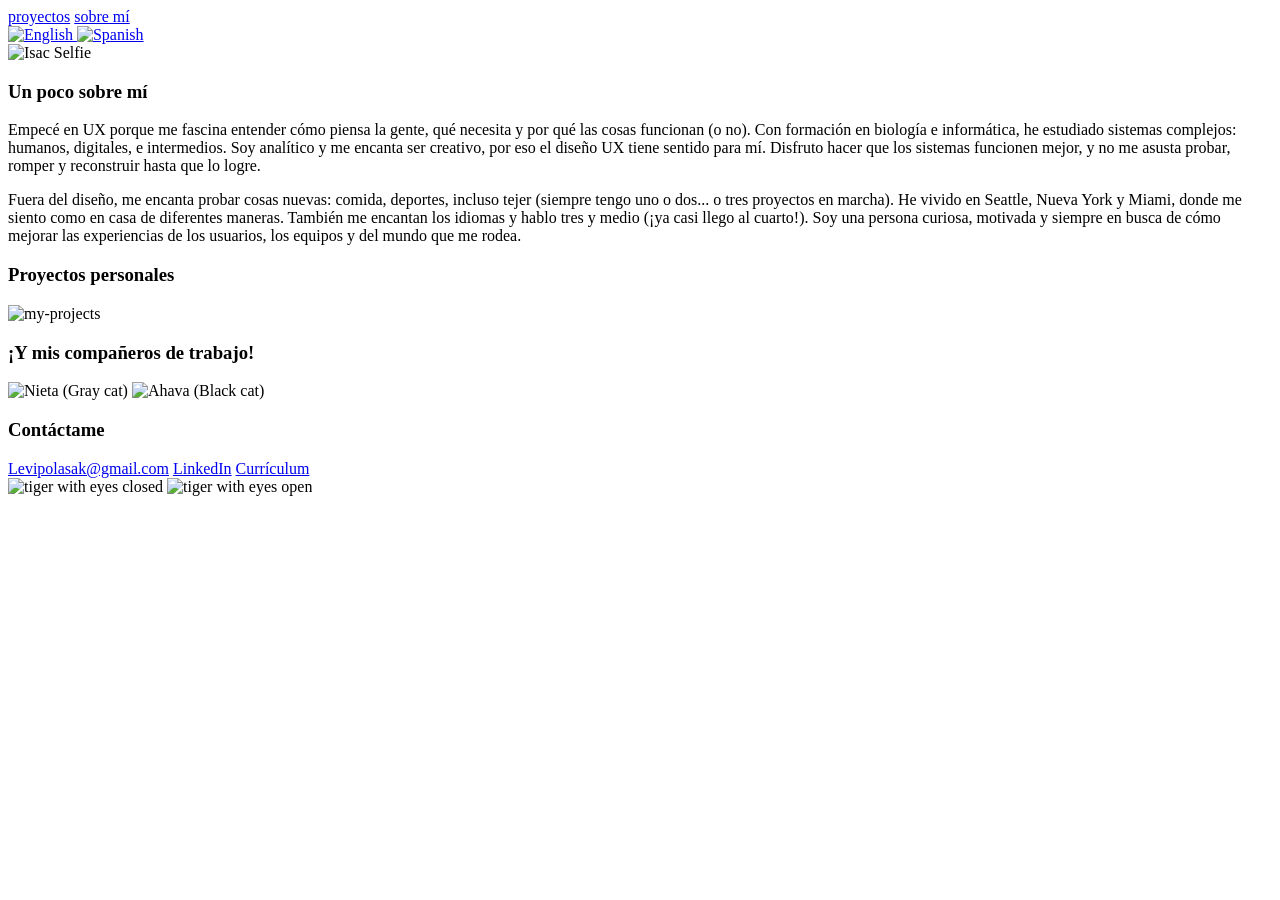
==== es/sobre.html @ 4d834533 "shorten some paragraphs" ====
<!DOCTYPE html>
<html lang="en">
<head>
    <meta charset='UTF-8'>
    <meta name="robots" content="noindex,nofollow,noarchive">
    <meta name="googlebot" content="noindex,nofollow,noarchive">
    <meta name="bingbot" content="noindex,nofollow,noarchive">
    <meta name="baiduspider" content="noindex,nofollow,noarchive">
    <meta name="yandex" content="noindex,nofollow,noarchive">
    <meta http-equiv='X-UA-Compatible' content='IE=edge'>
    <meta name='viewport' content='width=device-width, initial-scale=1'>
    <meta name="viewport" content="width=device-width, initial-scale=1.0">
    <title>Isac Polasak | Sobre Mí</title>
    <link rel="icon" href="../photos/bird.png" type="image/png">
    <link rel='stylesheet' type='text/css' media='screen' href='../reset.css'>
    <link rel='stylesheet' type='text/css' media='screen' href='../about.css'>
    <link href="https://fonts.googleapis.com/css2?family=Libre+Baskerville:ital,wght@0,400;0,700;1,400&display=swap" rel="stylesheet" />
    <link href="https://fonts.googleapis.com/css2?family=Manrope:wght@100;200;300;400;500;600;700;800;900&display=swap" rel="stylesheet" />
    <script src='script.js'></script>
</head>
    <body>
        <main>
            <header>
                <div id="upper-header">
                    <div id="header-left-side">
                        <a href="./indice.html" id="logo-link"></a>
                    </div>
                    <div id="header-right-side">
                        <a href="./indice.html#section-two">proyectos</a>
                        <a href="./sobre.html">sobre mí</a>
                    </div>
                </div>
                <div id="lower-header">
                    <a href="../about.html"> <img src="../photos/english.png" alt="English" id="english"> </a>
                    <a href="sobre.html"> <img src="../photos/spanish.png" alt="Spanish" id="spanish"></a>
                </div>
            </header>

             <div class="center-section">
                <section>
                    <div class="self-image">
                        <picture>
                            <source srcset="../photos/smallscreenself.jpeg" media="(max-width: 1000px)">
                            <img src="../photos/self.jpeg" alt="Isac Selfie" id="selfie">
                        </picture>
                    </div>
                    <div class="self-description">
                        <h3>Un poco sobre mí</h3>
                        <p id="paragraph-one">Empecé en UX porque me fascina entender cómo piensa la gente, qué necesita y por qué las cosas funcionan (o no). Con formación en biología e informática, he estudiado sistemas complejos: humanos, digitales, e intermedios. Soy analítico y me encanta ser creativo, por eso el diseño UX tiene sentido para mí. Disfruto hacer que los sistemas funcionen mejor, y no me asusta probar, romper y reconstruir hasta que lo logre.</p>
                        <p>Fuera del diseño, me encanta probar cosas nuevas: comida, deportes, incluso tejer (siempre tengo uno o dos... o tres proyectos en marcha). He vivido en Seattle, Nueva York y Miami, donde me siento como en casa de diferentes maneras. También me encantan los idiomas y hablo tres y medio (¡ya casi llego al cuarto!). Soy una persona curiosa, motivada y siempre en busca de cómo mejorar las experiencias de los usuarios, los equipos y del mundo que me rodea.</p>
                    </div>
                    <div id="my-projects">
                        <h3>Proyectos personales</h3>
                        <img src="../photos/projects-carousel.jpeg" alt="my-projects" id="project-carousel">
                    </div>
                    <div class="cat-pic-desc">
                        <h3>¡Y mis compañeros de trabajo!</h3>
                        <div id="cat-pics">
                            <img src="../photos/nieta.png" alt="Nieta (Gray cat)" id="nieta">
                            <img src="../photos/ahava.png" alt="Ahava (Black cat)" id="ahava">
                        </div>
                    </div>
                </section>
            </div>

        </main>
        <footer>
            <div id="footer-left-side">
                    <h3>Contáctame</h3>
                    <a href="mailto:Levipolasak@gmail.com" class="email-link">Levipolasak@gmail.com</a>
                    <a href="https://www.linkedin.com/in/polasak/" target="_blank" rel="noopener noreferrer">LinkedIn</a>
                    <a href="../isacpolasakresume.pdf" target="_blank" class="resume-button">Currículum</a>
                </div>
                <div id="footer-right-side">
                    <img src="../photos/tigerclosed.svg" alt="tiger with eyes closed" id="tiger-closed">
                    <img src="../photos/tigeropen.svg" alt="tiger with eyes open"  id="tiger-open">
                </div>
        </footer>
    </body>
</html>
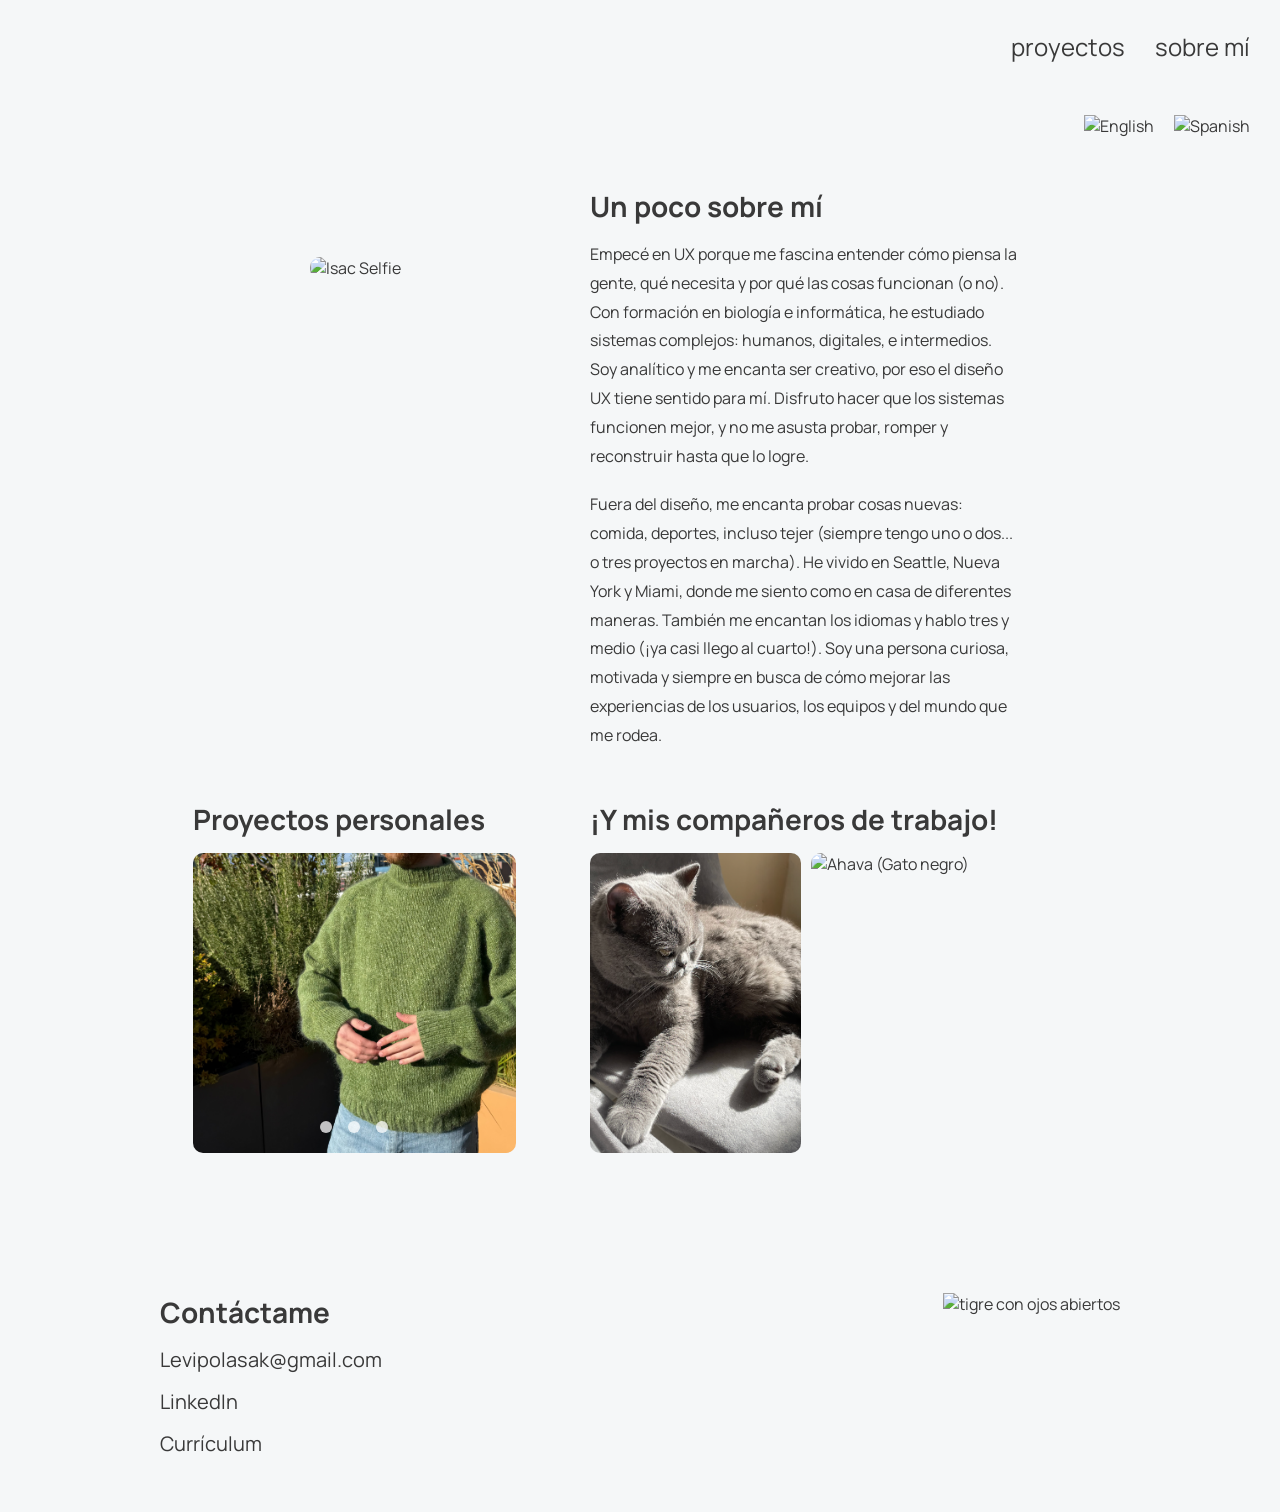
==== commit fae48687: "Add spanish version for the personal projects" ====
--- a/es/sobre.html
+++ b/es/sobre.html
@@ -1,5 +1,5 @@
 <!DOCTYPE html>
-<html lang="en">
+<html lang="es">
 <head>
     <meta charset='UTF-8'>
     <meta name="robots" content="noindex,nofollow,noarchive">
@@ -49,15 +49,33 @@
                         <p id="paragraph-one">Empecé en UX porque me fascina entender cómo piensa la gente, qué necesita y por qué las cosas funcionan (o no). Con formación en biología e informática, he estudiado sistemas complejos: humanos, digitales, e intermedios. Soy analítico y me encanta ser creativo, por eso el diseño UX tiene sentido para mí. Disfruto hacer que los sistemas funcionen mejor, y no me asusta probar, romper y reconstruir hasta que lo logre.</p>
                         <p>Fuera del diseño, me encanta probar cosas nuevas: comida, deportes, incluso tejer (siempre tengo uno o dos... o tres proyectos en marcha). He vivido en Seattle, Nueva York y Miami, donde me siento como en casa de diferentes maneras. También me encantan los idiomas y hablo tres y medio (¡ya casi llego al cuarto!). Soy una persona curiosa, motivada y siempre en busca de cómo mejorar las experiencias de los usuarios, los equipos y del mundo que me rodea.</p>
                     </div>
+                    
                     <div id="my-projects">
                         <h3>Proyectos personales</h3>
-                        <img src="../photos/projects-carousel.jpeg" alt="my-projects" id="project-carousel">
+                        <section class="container">
+                            <div class="slide-wrapper">
+                                <div class="slider">
+                                    <img id="slide-1" src="../photos/projects-carousel1.jpeg" alt="proyecto de tejer: suéter verde">
+                                    <img id="slide-2" src="../photos/projects-carousel2.jpeg" alt="proyecto de tejer: suéter de halibut">
+                                    <img id="slide-3" src="../photos/projects-carousel3.jpeg" alt="proyecto de tejer: suéter rojo">
+                                </div>
+                                <div class="slider-nav">
+                                    <a href="#slide-1" onclick="event.preventDefault(); document.getElementById('slide-1').scrollIntoView({behavior: 'smooth', block: 'nearest'})"></a>
+                                    <a href="#slide-2" onclick="event.preventDefault(); document.getElementById('slide-2').scrollIntoView({behavior: 'smooth', block: 'nearest'})"></a>
+                                    <a href="#slide-3" onclick="event.preventDefault(); document.getElementById('slide-3').scrollIntoView({behavior: 'smooth', block: 'nearest'})"></a>
+                                </div>
+                            </div>
+                        </section>
                     </div>
+
+
+
+
                     <div class="cat-pic-desc">
                         <h3>¡Y mis compañeros de trabajo!</h3>
                         <div id="cat-pics">
-                            <img src="../photos/nieta.png" alt="Nieta (Gray cat)" id="nieta">
-                            <img src="../photos/ahava.png" alt="Ahava (Black cat)" id="ahava">
+                            <img src="../photos/nieta.png" alt="Nieta (Gato gris)" id="nieta">
+                            <img src="../photos/ahava.png" alt="Ahava (Gato negro)" id="ahava">
                         </div>
                     </div>
                 </section>
@@ -72,8 +90,8 @@
                     <a href="../isacpolasakresume.pdf" target="_blank" class="resume-button">Currículum</a>
                 </div>
                 <div id="footer-right-side">
-                    <img src="../photos/tigerclosed.svg" alt="tiger with eyes closed" id="tiger-closed">
-                    <img src="../photos/tigeropen.svg" alt="tiger with eyes open"  id="tiger-open">
+                    <img src="../photos/tigerclosed.svg" alt="tigre con ojos cerrados" id="tiger-closed">
+                    <img src="../photos/tigeropen.svg" alt="tigre con ojos abiertos"  id="tiger-open">
                 </div>
         </footer>
     </body>
--- a/about.css
+++ b/about.css
@@ -0,0 +1,444 @@
+:root {
+    --gray-color: #393939;
+    --gray-hover: #504a4a;
+    --gray-active: #2c2c2c;
+    --greige-color: #F5F7F8;
+    --blue-hover: rgb(0, 128, 255);
+}
+
+* {
+    font-family: 'Manrope', sans-serif;
+    color:  var(--gray-color);
+    margin: 0;
+    padding: 0;
+    box-sizing: border-box;
+    list-style: none;
+}
+
+html {
+  scroll-behavior: smooth;
+}
+
+a {
+    text-decoration: none;
+}
+
+body {
+    background-color: var(--greige-color);
+}
+
+/* ====================================================================================
+Header
+==================================================================================== */
+
+#upper-header {
+    display: flex;
+    justify-content: space-between;
+    padding: 30px;
+}
+
+#upper-header a {
+    font-family: 'Manrope', sans-serif;
+    font-weight: 400;     
+    font-size: 1.5rem;
+}
+
+#upper-header a:hover {
+    text-decoration: underline;
+    text-underline-offset: 6px;
+}
+
+#upper-header a:active {
+    color: var(--blue-hover);
+}
+
+#header-right-side {
+    display: flex;
+    gap: 30px;
+}
+
+#header-left-side {
+    margin-top: -10px;
+}
+
+#logo {
+    height: 35px;
+}
+
+
+#logo-link {
+    display: block;
+    width: 60px;
+    height: 60px;
+    background-image: url('./photos/logo.png');
+    background-size: contain;
+    background-repeat: no-repeat;
+    margin-top: 5px;
+}
+
+#logo-link:hover {
+    background-image: url('./photos/logo-hover.png');
+}
+
+#logo-link:active {
+    background-image: url('./photos/logo-active.png');
+}
+
+#lower-header {
+    display: flex;
+    gap: 20px;
+    justify-content: flex-end;
+    margin-right: 30px;
+}
+
+#english, #spanish {
+    width: 25px;
+    height: 15px;
+}
+
+#english:hover, #spanish:hover {
+    opacity: 50%;
+}
+
+#english:active, #spanish:active {
+    opacity: 90%;
+}
+
+/* ====================================================================================
+Footer
+==================================================================================== */
+
+footer {
+    background-image: url('./photos/section3bg.png');
+    background-size: cover;    
+    background-repeat: no-repeat;
+    background-position: center;
+    display: flex;
+    justify-content: space-between;
+    padding: 40px 160px;
+}
+
+#footer-left-side {
+    display: flex;
+    flex-direction: column;
+}
+footer h3 {
+    font-family: "Manrope";
+    font-size: 1.75rem;
+    font-weight: 700;
+    white-space: nowrap;
+    margin-bottom: 15px;
+}
+
+footer a {
+    font-size: 1.25rem;
+    font-weight: 400;
+    margin-bottom: 15px;
+}
+
+footer a:hover {
+    text-decoration: underline;
+    text-underline-offset: 6px;
+}
+
+footer a:active {
+    color: var(--blue-hover);
+    text-decoration: underline;
+    text-underline-offset: 6px;
+}
+
+footer img {
+    width: 250px;
+    height: auto;
+}
+
+#footer-right-side {
+    position: relative;
+}
+
+#tiger-closed {
+    display: none;
+}
+
+#footer-right-side:hover #tiger-open {
+    display: none;
+}
+
+#footer-right-side:hover #tiger-closed {
+    display: block;
+}
+
+@media (max-width: 749px) {
+    footer {
+        padding: 50px 30px 50px 30px;
+        height: 320px;
+    }
+}
+
+
+/* ====================================================================================
+Main
+==================================================================================== */
+
+h3 {
+    font-family: "manrope";
+    font-size: 1.75rem;
+    font-weight: 700;
+    white-space: nowrap;
+    margin-bottom: 15px;
+}
+
+.center-section {
+    display: flex;
+    justify-content: center;
+    margin: 50px 10px -50px 10px;
+}
+
+.center-section section {
+    display: grid;
+    grid-template-columns: 430px 430px;
+    grid-template-rows: auto auto auto;
+    gap: 50px 20px;
+    max-width: 1000px;
+    width: 100%;
+}
+
+/* ====================================================================================
+Section 1 - About Me Grid Items
+==================================================================================== */
+
+.self-image {
+    grid-column: 1;
+    grid-row: 1;
+    justify-self: center;
+}
+
+.self-description {
+    grid-column: 2;
+    grid-row: 1;
+    width: 430px;
+    align-self: start;
+}
+
+.self-description h3 {
+    margin-bottom: 15px;
+}
+
+#selfie {
+    border-radius: 10px;
+    height: auto;
+    max-height: 430px;
+    width: 100%;
+    max-width: 450px;
+    margin-top: 70px;
+}
+
+.self-description p {
+    font-family: "manrope";
+    font-size: 1rem;
+    font-weight: 400;
+    line-height: 1.8;
+}
+
+#paragraph-one {
+    margin-bottom: 20px;
+}
+
+/* ====================================================================================
+Section 2 - Projects Grid Item 
+tutorial for this: https://www.youtube.com/watch?v=McPdzhLRzCg
+==================================================================================== */
+#my-projects {
+    grid-column: 1;
+    grid-row: 2;
+    justify-self: start;
+    width: 430px;
+    margin-left: 53px;
+}
+
+.container {
+    width: 430px;
+    padding: 0;
+}
+
+.slide-wrapper {
+    position: relative;
+    max-width: 322.5px;
+    height: 300px;
+}
+
+.slider {
+    display: flex;
+    max-width: 322.5px;
+    height: 300px;
+    overflow-x: hidden;
+    scroll-snap-type: x mandatory;
+    scroll-behavior: smooth;
+    border-radius: 10px;
+}
+
+.slider:hover {
+    overflow-x: auto;
+}
+
+.slider img {
+    flex: 1 0 100%;
+    height: 300px;
+    scroll-snap-align: start;
+    object-fit: cover;
+}
+
+.slider-nav {
+    display: flex;
+    column-gap: 1rem;
+    position: absolute;
+    bottom: 1.25rem;
+    left: 50%;
+    transform: translateX(-50%);
+    z-index: 1;
+}
+
+.slider-nav a {
+    width: 0.75rem;
+    height: 0.75rem;
+    border-radius: 50%;
+    background-color: white;
+    opacity: 0.75;
+    transition: opacity ease 250ms;
+}
+
+.slider-nav a:hover {
+    opacity: 1;
+}
+
+/* ====================================================================================
+Section 3 - Cat Section Grid Item
+==================================================================================== */
+
+.cat-pic-desc {
+    grid-column: 2;
+    grid-row: 2;
+    width: 430px;
+}
+
+#cat-pics {
+    display: flex;
+    gap: 10px;
+}
+
+#nieta, #ahava {
+    height: 300px;
+    border-radius: 10px;
+    flex: 1;
+    object-fit: cover;
+    max-width: 49%;
+}
+
+/* ====================================================================================
+Mobile Responsive
+==================================================================================== */
+
+@media (max-width: 1000px) {
+    .center-section {
+        margin: 50px 10px 100px 10px;
+    }
+
+    .center-section section {
+        grid-template-columns: 1fr;
+        grid-template-rows: auto;
+        gap: 30px;
+        max-width: 450px;
+    }
+    
+    .self-image {
+        grid-column: 1;
+        grid-row: 2;
+        justify-self: center;
+    }
+    
+    .self-description {
+        grid-column: 1;
+        grid-row: 1;
+        width: 100%;
+        max-width: 430px;
+        justify-self: center;
+    }
+    
+    .cat-pic-desc {
+        grid-column: 1;
+        grid-row: 4;
+        width: 100%;
+        justify-self: center;
+    }
+
+       #my-projects {
+        grid-column: 1;
+        grid-row: 3;
+        justify-self: center;
+        width: 100%;
+        margin-left: 0;
+    }
+    
+    
+    #selfie {
+        max-width: 100%;
+        margin-top: 0px;
+    }
+
+    .container {
+        width: 100%;
+        max-width: 430px;
+    }
+    
+    .slide-wrapper {
+        max-width: 100%;
+    }
+    
+    .slider {
+        max-width: 100%;
+    }
+}
+
+
+@media (max-width: 450px) {
+    #upper-header {
+        padding: 20px;
+    }
+
+    #upper-header a {
+        font-size: 1.2rem;
+    }
+
+    #header-right-side {
+        gap: 20px;
+    }
+
+    #lower-header {
+        margin-right: 20px;
+        margin-top: -20px;
+    }
+
+    footer {
+        height: 250px;
+    }
+
+    footer img {
+        margin-left: 20px;
+        margin-top: -20px;
+    }
+
+    footer h3 {
+        font-family: "Manrope";
+        font-size: 1.5rem;
+        font-weight: 700;
+        white-space: nowrap;
+        margin-bottom: 10px;
+        margin-top: -10px;
+    }
+
+    footer a {
+        font-size: 1rem;
+        font-weight: 400;
+        margin-bottom: 8px;
+    }
+}
